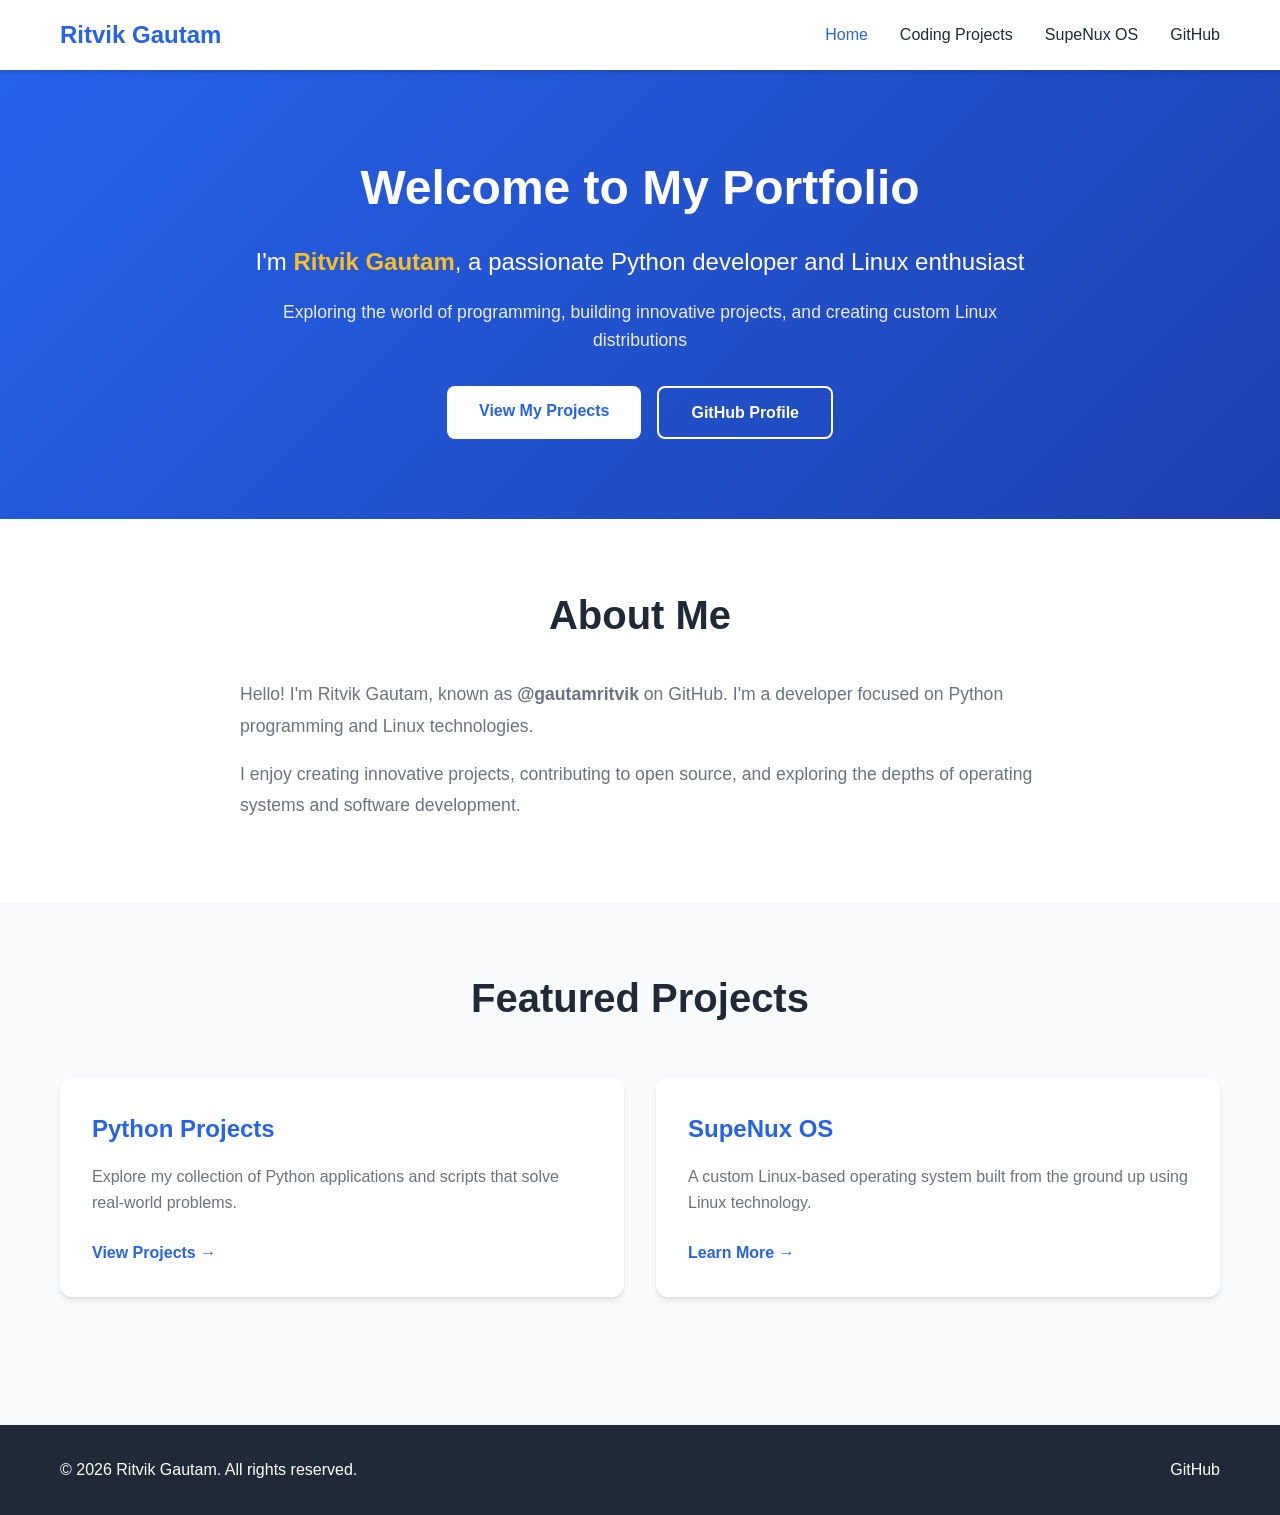
==== index.html @ e33ef79c "Create professional portfolio website with homepage, coding projects, and SupeNux OS pages" ====
<!DOCTYPE html>
<html lang="en">
<head>
    <meta charset="UTF-8">
    <meta name="viewport" content="width=device-width, initial-scale=1.0">
    <meta name="description" content="Ritvik Gautam - Python Developer & Linux Enthusiast">
    <title>Ritvik Gautam - Developer Portfolio</title>
    <link rel="stylesheet" href="styles.css">
</head>
<body>
    <nav class="navbar">
        <div class="container">
            <div class="nav-brand">
                <h1>Ritvik Gautam</h1>
            </div>
            <ul class="nav-menu">
                <li><a href="index.html" class="active">Home</a></li>
                <li><a href="coding.html">Coding Projects</a></li>
                <li><a href="supenux.html">SupeNux OS</a></li>
                <li><a href="https://github.com/gautamritvik" target="_blank">GitHub</a></li>
            </ul>
        </div>
    </nav>

    <header class="hero">
        <div class="container">
            <div class="hero-content">
                <h2 class="hero-title">Welcome to My Portfolio</h2>
                <p class="hero-subtitle">I'm <span class="highlight">Ritvik Gautam</span>, a passionate Python developer and Linux enthusiast</p>
                <p class="hero-description">Exploring the world of programming, building innovative projects, and creating custom Linux distributions</p>
                <div class="hero-buttons">
                    <a href="coding.html" class="btn btn-primary">View My Projects</a>
                    <a href="https://github.com/gautamritvik" target="_blank" class="btn btn-secondary">GitHub Profile</a>
                </div>
            </div>
        </div>
    </header>

    <section class="about">
        <div class="container">
            <h2>About Me</h2>
            <div class="about-content">
                <p>Hello! I'm Ritvik Gautam, known as <strong>@gautamritvik</strong> on GitHub. I'm a developer focused on Python programming and Linux technologies.</p>
                <p>I enjoy creating innovative projects, contributing to open source, and exploring the depths of operating systems and software development.</p>
            </div>
        </div>
    </section>

    <section class="featured">
        <div class="container">
            <h2>Featured Projects</h2>
            <div class="projects-grid">
                <div class="project-card">
                    <h3>Python Projects</h3>
                    <p>Explore my collection of Python applications and scripts that solve real-world problems.</p>
                    <a href="coding.html" class="card-link">View Projects →</a>
                </div>
                <div class="project-card">
                    <h3>SupeNux OS</h3>
                    <p>A custom Linux-based operating system built from the ground up using Linux technology.</p>
                    <a href="supenux.html" class="card-link">Learn More →</a>
                </div>
            </div>
        </div>
    </section>

    <footer class="footer">
        <div class="container">
            <p>&copy; 2026 Ritvik Gautam. All rights reserved.</p>
            <div class="social-links">
                <a href="https://github.com/gautamritvik" target="_blank">GitHub</a>
            </div>
        </div>
    </footer>

    <script src="script.js"></script>
</body>
</html>
---- styles.css ----
/* Reset and Base Styles */
* {
    margin: 0;
    padding: 0;
    box-sizing: border-box;
}

:root {
    --primary-color: #2563eb;
    --secondary-color: #1e40af;
    --accent-color: #60a5fa;
    --text-dark: #1f2937;
    --text-light: #6b7280;
    --bg-light: #f9fafb;
    --bg-white: #ffffff;
    --border-color: #e5e7eb;
    --shadow: 0 4px 6px -1px rgba(0, 0, 0, 0.1), 0 2px 4px -1px rgba(0, 0, 0, 0.06);
    --shadow-lg: 0 10px 15px -3px rgba(0, 0, 0, 0.1), 0 4px 6px -2px rgba(0, 0, 0, 0.05);
}

body {
    font-family: -apple-system, BlinkMacSystemFont, 'Segoe UI', 'Roboto', 'Oxygen', 'Ubuntu', 'Cantarell', sans-serif;
    line-height: 1.6;
    color: var(--text-dark);
    background-color: var(--bg-light);
}

.container {
    max-width: 1200px;
    margin: 0 auto;
    padding: 0 20px;
}

/* Navigation */
.navbar {
    background-color: var(--bg-white);
    box-shadow: var(--shadow);
    position: sticky;
    top: 0;
    z-index: 1000;
    padding: 1rem 0;
}

.navbar .container {
    display: flex;
    justify-content: space-between;
    align-items: center;
}

.nav-brand h1 {
    font-size: 1.5rem;
    color: var(--primary-color);
    font-weight: 700;
}

.nav-menu {
    display: flex;
    list-style: none;
    gap: 2rem;
}

.nav-menu a {
    text-decoration: none;
    color: var(--text-dark);
    font-weight: 500;
    transition: color 0.3s ease;
    padding: 0.5rem 0;
}

.nav-menu a:hover,
.nav-menu a.active {
    color: var(--primary-color);
}

/* Hero Section */
.hero {
    background: linear-gradient(135deg, var(--primary-color) 0%, var(--secondary-color) 100%);
    color: white;
    padding: 5rem 0;
    text-align: center;
}

.hero-content {
    max-width: 800px;
    margin: 0 auto;
}

.hero-title {
    font-size: 3rem;
    font-weight: 800;
    margin-bottom: 1rem;
    animation: fadeInUp 0.8s ease;
}

.hero-subtitle {
    font-size: 1.5rem;
    margin-bottom: 1rem;
    animation: fadeInUp 0.8s ease 0.2s backwards;
}

.highlight {
    color: #fbbf24;
    font-weight: 700;
}

.hero-description {
    font-size: 1.1rem;
    margin-bottom: 2rem;
    opacity: 0.9;
    animation: fadeInUp 0.8s ease 0.4s backwards;
}

.hero-buttons {
    display: flex;
    gap: 1rem;
    justify-content: center;
    flex-wrap: wrap;
    animation: fadeInUp 0.8s ease 0.6s backwards;
}

.btn {
    padding: 0.75rem 2rem;
    border-radius: 0.5rem;
    text-decoration: none;
    font-weight: 600;
    transition: all 0.3s ease;
    display: inline-block;
}

.btn-primary {
    background-color: white;
    color: var(--primary-color);
}

.btn-primary:hover {
    transform: translateY(-2px);
    box-shadow: var(--shadow-lg);
}

.btn-secondary {
    background-color: transparent;
    color: white;
    border: 2px solid white;
}

.btn-secondary:hover {
    background-color: white;
    color: var(--primary-color);
}

/* About Section */
.about {
    padding: 4rem 0;
    background-color: var(--bg-white);
}

.about h2 {
    text-align: center;
    font-size: 2.5rem;
    margin-bottom: 2rem;
    color: var(--text-dark);
}

.about-content {
    max-width: 800px;
    margin: 0 auto;
    font-size: 1.1rem;
    line-height: 1.8;
    color: var(--text-light);
}

.about-content p {
    margin-bottom: 1rem;
}

/* Featured Projects Section */
.featured {
    padding: 4rem 0;
    background-color: var(--bg-light);
}

.featured h2 {
    text-align: center;
    font-size: 2.5rem;
    margin-bottom: 3rem;
    color: var(--text-dark);
}

.projects-grid {
    display: grid;
    grid-template-columns: repeat(auto-fit, minmax(300px, 1fr));
    gap: 2rem;
    margin-top: 2rem;
}

.project-card {
    background-color: var(--bg-white);
    padding: 2rem;
    border-radius: 0.75rem;
    box-shadow: var(--shadow);
    transition: all 0.3s ease;
}

.project-card:hover {
    transform: translateY(-5px);
    box-shadow: var(--shadow-lg);
}

.project-card h3 {
    font-size: 1.5rem;
    color: var(--primary-color);
    margin-bottom: 1rem;
}

.project-card p {
    color: var(--text-light);
    margin-bottom: 1.5rem;
    line-height: 1.6;
}

.card-link {
    color: var(--primary-color);
    text-decoration: none;
    font-weight: 600;
    transition: color 0.3s ease;
}

.card-link:hover {
    color: var(--secondary-color);
}

/* Content Pages */
.page-header {
    background: linear-gradient(135deg, var(--primary-color) 0%, var(--secondary-color) 100%);
    color: white;
    padding: 3rem 0;
    text-align: center;
}

.page-header h1 {
    font-size: 2.5rem;
    margin-bottom: 0.5rem;
}

.page-header p {
    font-size: 1.2rem;
    opacity: 0.9;
}

.content-section {
    padding: 4rem 0;
    background-color: var(--bg-white);
}

.content-section h2 {
    font-size: 2rem;
    margin-bottom: 1.5rem;
    color: var(--text-dark);
}

.content-section p {
    font-size: 1.1rem;
    line-height: 1.8;
    color: var(--text-light);
    margin-bottom: 1rem;
}

.content-box {
    background-color: var(--bg-light);
    padding: 2rem;
    border-radius: 0.5rem;
    border-left: 4px solid var(--primary-color);
    margin: 2rem 0;
}

.content-box h3 {
    color: var(--primary-color);
    margin-bottom: 1rem;
}

/* Footer */
.footer {
    background-color: var(--text-dark);
    color: white;
    padding: 2rem 0;
    text-align: center;
    margin-top: 4rem;
}

.footer .container {
    display: flex;
    justify-content: space-between;
    align-items: center;
    flex-wrap: wrap;
    gap: 1rem;
}

.social-links {
    display: flex;
    gap: 1.5rem;
}

.social-links a {
    color: white;
    text-decoration: none;
    transition: color 0.3s ease;
}

.social-links a:hover {
    color: var(--accent-color);
}

/* Animations */
@keyframes fadeInUp {
    from {
        opacity: 0;
        transform: translateY(30px);
    }
    to {
        opacity: 1;
        transform: translateY(0);
    }
}

/* Responsive Design */
@media (max-width: 768px) {
    .nav-menu {
        gap: 1rem;
        font-size: 0.9rem;
    }

    .hero-title {
        font-size: 2rem;
    }

    .hero-subtitle {
        font-size: 1.2rem;
    }

    .about h2,
    .featured h2 {
        font-size: 2rem;
    }

    .projects-grid {
        grid-template-columns: 1fr;
    }

    .footer .container {
        flex-direction: column;
        text-align: center;
    }
}

@media (max-width: 480px) {
    .navbar .container {
        flex-direction: column;
        gap: 1rem;
    }

    .nav-menu {
        flex-wrap: wrap;
        justify-content: center;
    }

    .hero {
        padding: 3rem 0;
    }

    .hero-title {
        font-size: 1.75rem;
    }
}
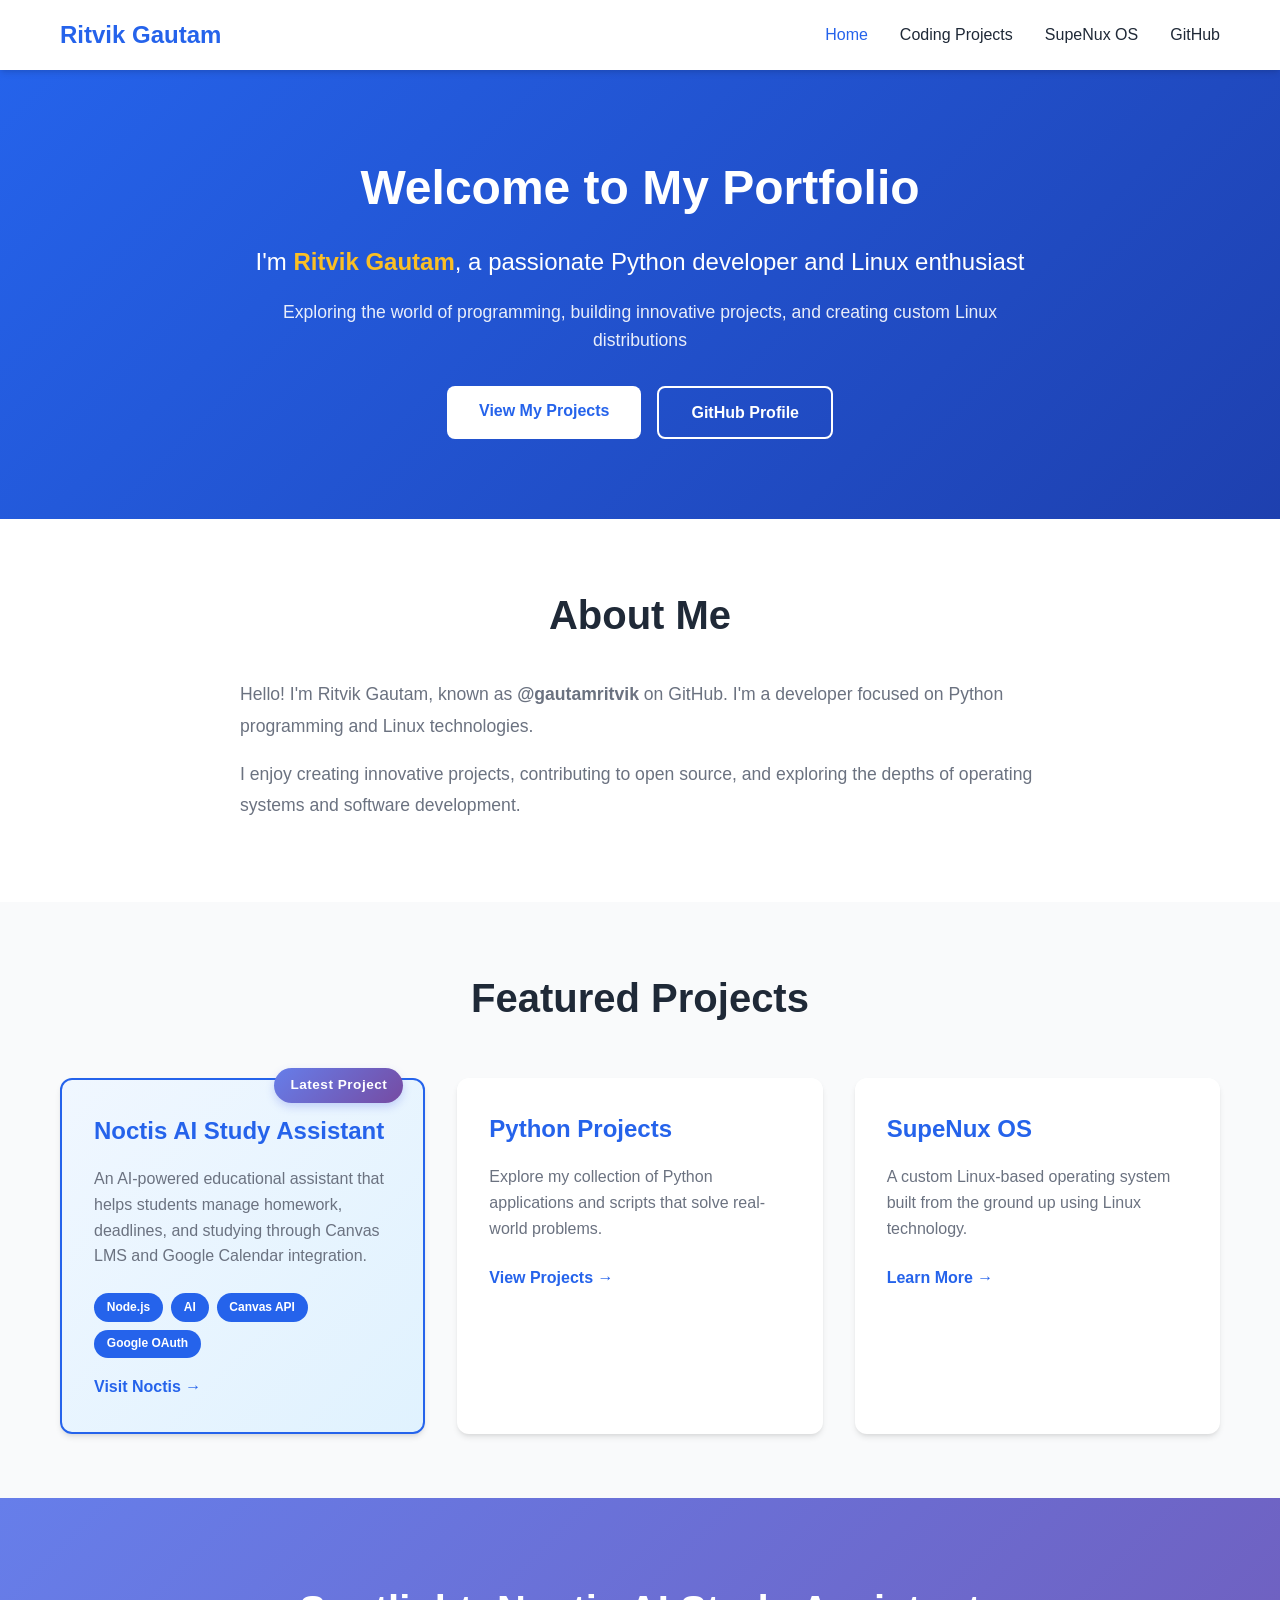
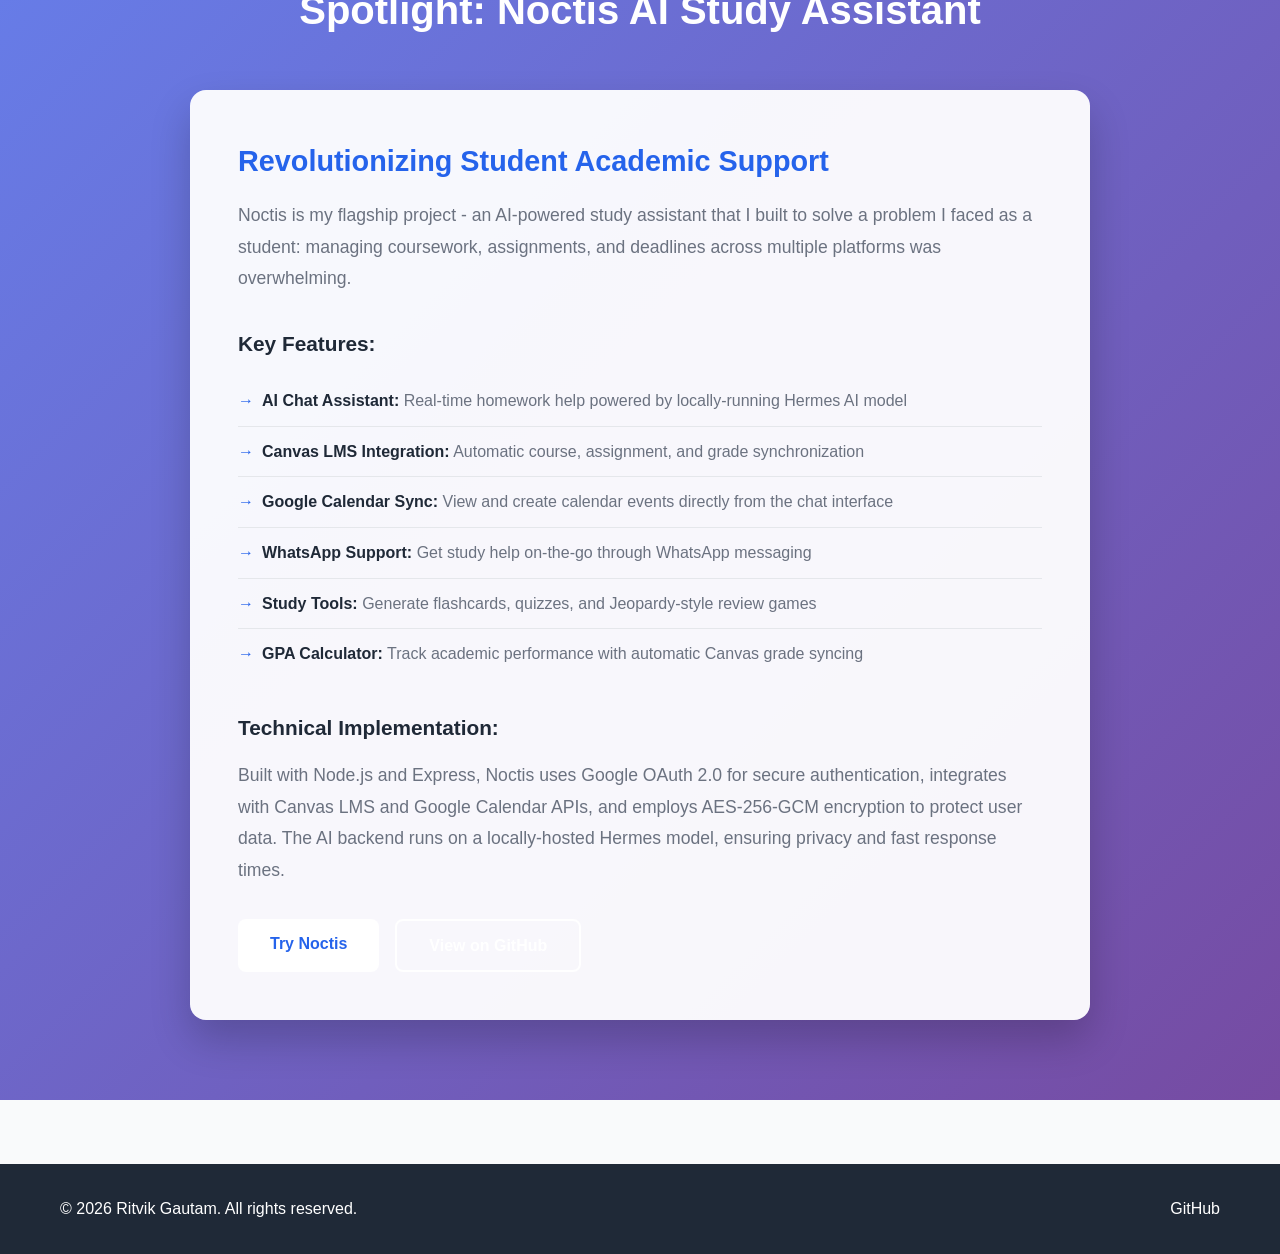
==== commit 1312322b: "Add Noctis AI Study Assistant to featured projects and showcase section" ====
--- a/index.html
+++ b/index.html
@@ -50,6 +50,18 @@
         <div class="container">
             <h2>Featured Projects</h2>
             <div class="projects-grid">
+                <div class="project-card highlight-card">
+                    <div class="badge">Latest Project</div>
+                    <h3>Noctis AI Study Assistant</h3>
+                    <p>An AI-powered educational assistant that helps students manage homework, deadlines, and studying through Canvas LMS and Google Calendar integration.</p>
+                    <div class="tech-tags">
+                        <span class="tag">Node.js</span>
+                        <span class="tag">AI</span>
+                        <span class="tag">Canvas API</span>
+                        <span class="tag">Google OAuth</span>
+                    </div>
+                    <a href="https://noctis0.genhance.ai" target="_blank" class="card-link">Visit Noctis →</a>
+                </div>
                 <div class="project-card">
                     <h3>Python Projects</h3>
                     <p>Explore my collection of Python applications and scripts that solve real-world problems.</p>
@@ -59,6 +71,36 @@
                     <h3>SupeNux OS</h3>
                     <p>A custom Linux-based operating system built from the ground up using Linux technology.</p>
                     <a href="supenux.html" class="card-link">Learn More →</a>
+                </div>
+            </div>
+        </div>
+    </section>
+
+    <section class="noctis-showcase">
+        <div class="container">
+            <h2>Spotlight: Noctis AI Study Assistant</h2>
+            <div class="noctis-content">
+                <div class="noctis-description">
+                    <h3>Revolutionizing Student Academic Support</h3>
+                    <p>Noctis is my flagship project - an AI-powered study assistant that I built to solve a problem I faced as a student: managing coursework, assignments, and deadlines across multiple platforms was overwhelming.</p>
+                    
+                    <h4>Key Features:</h4>
+                    <ul>
+                        <li><strong>AI Chat Assistant:</strong> Real-time homework help powered by locally-running Hermes AI model</li>
+                        <li><strong>Canvas LMS Integration:</strong> Automatic course, assignment, and grade synchronization</li>
+                        <li><strong>Google Calendar Sync:</strong> View and create calendar events directly from the chat interface</li>
+                        <li><strong>WhatsApp Support:</strong> Get study help on-the-go through WhatsApp messaging</li>
+                        <li><strong>Study Tools:</strong> Generate flashcards, quizzes, and Jeopardy-style review games</li>
+                        <li><strong>GPA Calculator:</strong> Track academic performance with automatic Canvas grade syncing</li>
+                    </ul>
+
+                    <h4>Technical Implementation:</h4>
+                    <p>Built with Node.js and Express, Noctis uses Google OAuth 2.0 for secure authentication, integrates with Canvas LMS and Google Calendar APIs, and employs AES-256-GCM encryption to protect user data. The AI backend runs on a locally-hosted Hermes model, ensuring privacy and fast response times.</p>
+
+                    <div class="noctis-buttons">
+                        <a href="https://noctis0.genhance.ai" target="_blank" class="btn btn-primary">Try Noctis</a>
+                        <a href="https://github.com/gautamritvik/Noctis-by-Ecliptic-AI-Labs-Website" target="_blank" class="btn btn-secondary">View on GitHub</a>
+                    </div>
                 </div>
             </div>
         </div>
--- a/styles.css
+++ b/styles.css
@@ -287,6 +287,137 @@
     margin-top: 4rem;
 }
 
+/* Noctis Highlight Card */
+.highlight-card {
+    position: relative;
+    border: 2px solid var(--primary-color);
+    background: linear-gradient(135deg, #f0f7ff 0%, #e0f2fe 100%);
+}
+
+.highlight-card .badge {
+    position: absolute;
+    top: -12px;
+    right: 20px;
+    background: linear-gradient(135deg, #667eea 0%, #764ba2 100%);
+    color: white;
+    padding: 0.4rem 1rem;
+    border-radius: 20px;
+    font-size: 0.85rem;
+    font-weight: 700;
+    letter-spacing: 0.5px;
+    box-shadow: 0 4px 8px rgba(102, 126, 234, 0.3);
+}
+
+.tech-tags {
+    display: flex;
+    flex-wrap: wrap;
+    gap: 0.5rem;
+    margin-bottom: 1rem;
+}
+
+.tag {
+    background-color: var(--primary-color);
+    color: white;
+    padding: 0.3rem 0.8rem;
+    border-radius: 15px;
+    font-size: 0.75rem;
+    font-weight: 600;
+}
+
+/* Noctis Showcase Section */
+.noctis-showcase {
+    padding: 5rem 0;
+    background: linear-gradient(135deg, #667eea 0%, #764ba2 100%);
+    color: white;
+}
+
+.noctis-showcase h2 {
+    text-align: center;
+    font-size: 2.5rem;
+    margin-bottom: 3rem;
+    color: white;
+}
+
+.noctis-content {
+    max-width: 900px;
+    margin: 0 auto;
+    background: rgba(255, 255, 255, 0.95);
+    padding: 3rem;
+    border-radius: 1rem;
+    box-shadow: 0 20px 40px rgba(0, 0, 0, 0.2);
+}
+
+.noctis-description {
+    color: var(--text-dark);
+}
+
+.noctis-description h3 {
+    font-size: 1.8rem;
+    color: var(--primary-color);
+    margin-bottom: 1rem;
+}
+
+.noctis-description h4 {
+    font-size: 1.3rem;
+    color: var(--text-dark);
+    margin-top: 2rem;
+    margin-bottom: 1rem;
+}
+
+.noctis-description p {
+    font-size: 1.1rem;
+    line-height: 1.8;
+    color: var(--text-light);
+    margin-bottom: 1.5rem;
+}
+
+.noctis-description ul {
+    list-style: none;
+    padding: 0;
+    margin: 1rem 0 2rem 0;
+}
+
+.noctis-description li {
+    padding: 0.75rem 0;
+    padding-left: 1.5rem;
+    position: relative;
+    font-size: 1rem;
+    line-height: 1.6;
+    color: var(--text-light);
+    border-bottom: 1px solid var(--border-color);
+}
+
+.noctis-description li:last-child {
+    border-bottom: none;
+}
+
+.noctis-description li:before {
+    content: "→";
+    position: absolute;
+    left: 0;
+    color: var(--primary-color);
+    font-weight: bold;
+}
+
+.noctis-description strong {
+    color: var(--text-dark);
+}
+
+.noctis-buttons {
+    display: flex;
+    gap: 1rem;
+    margin-top: 2rem;
+    flex-wrap: wrap;
+}
+
+.footer {
+    background-color: var(--text-dark);
+    color: white;
+    padding: 2rem 0;
+    text-align: center;
+    margin-top: 4rem;
+}
+
 .footer .container {
     display: flex;
     justify-content: space-between;
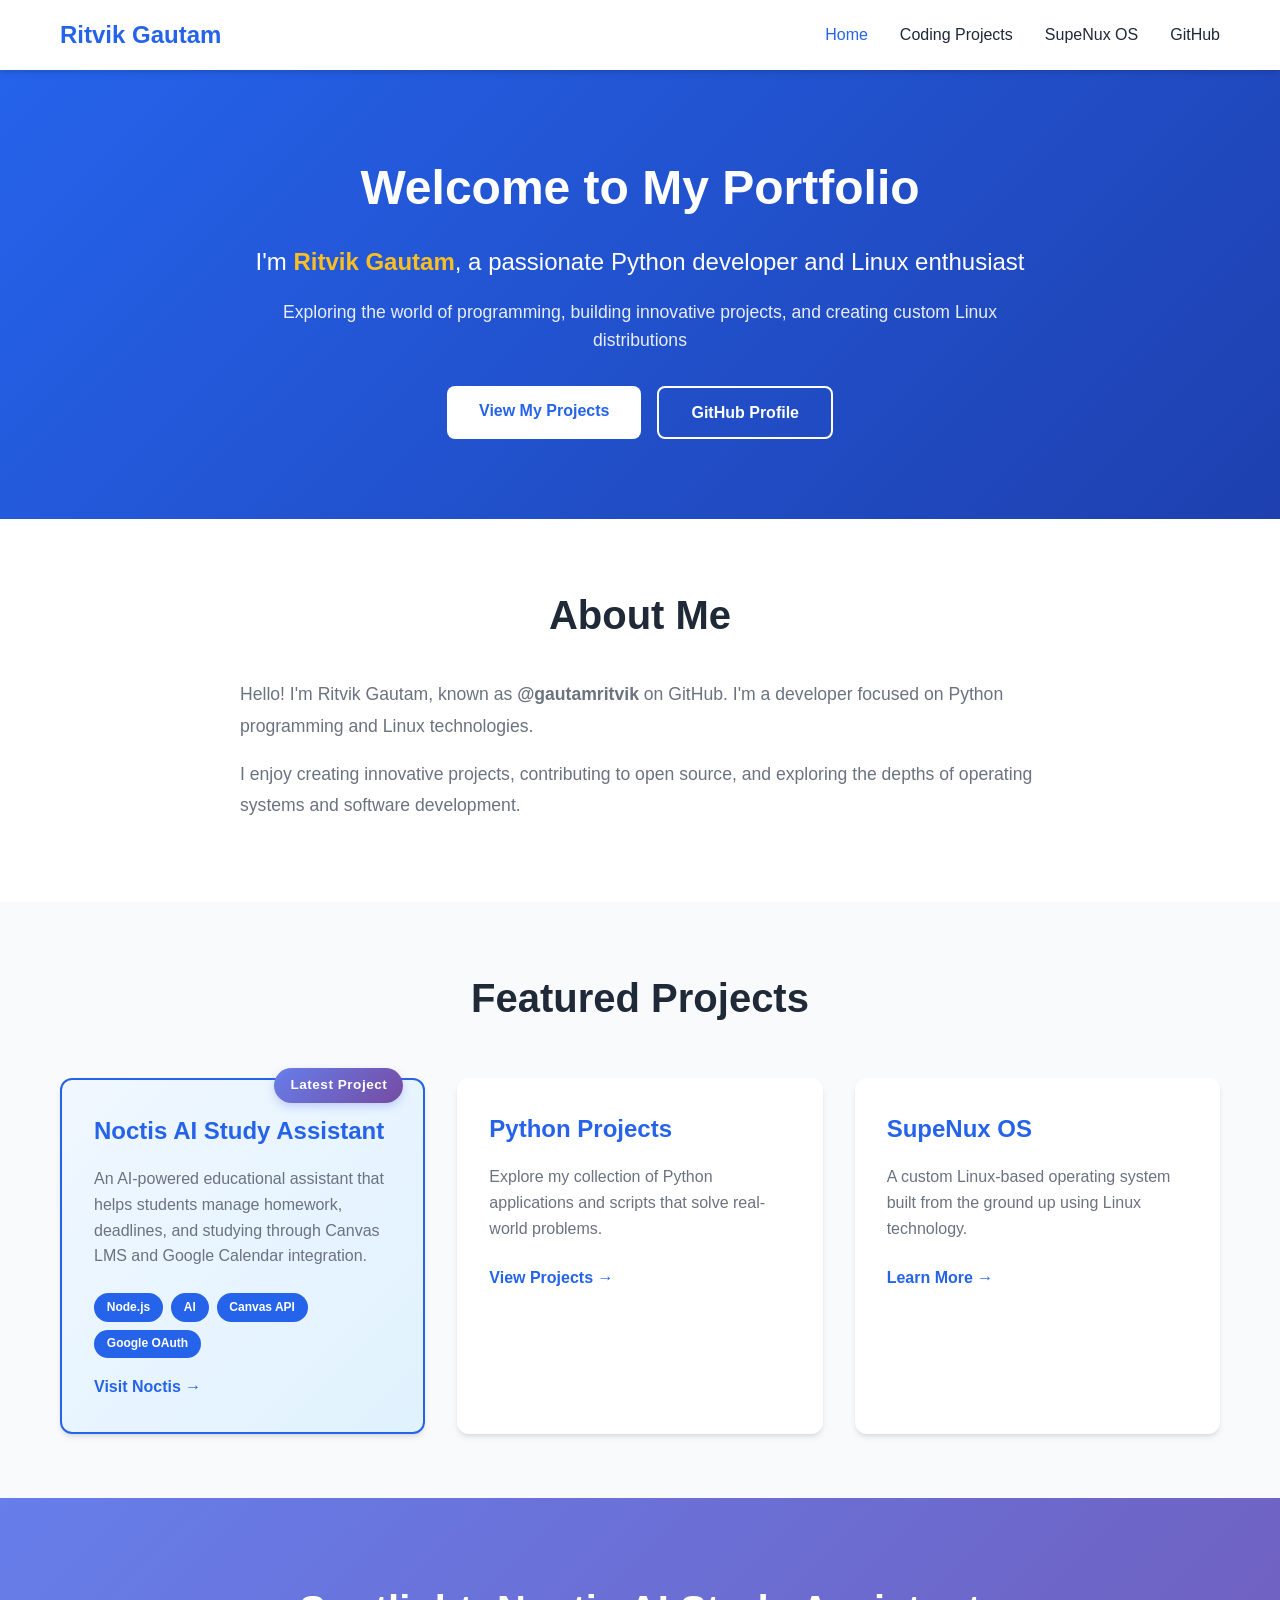
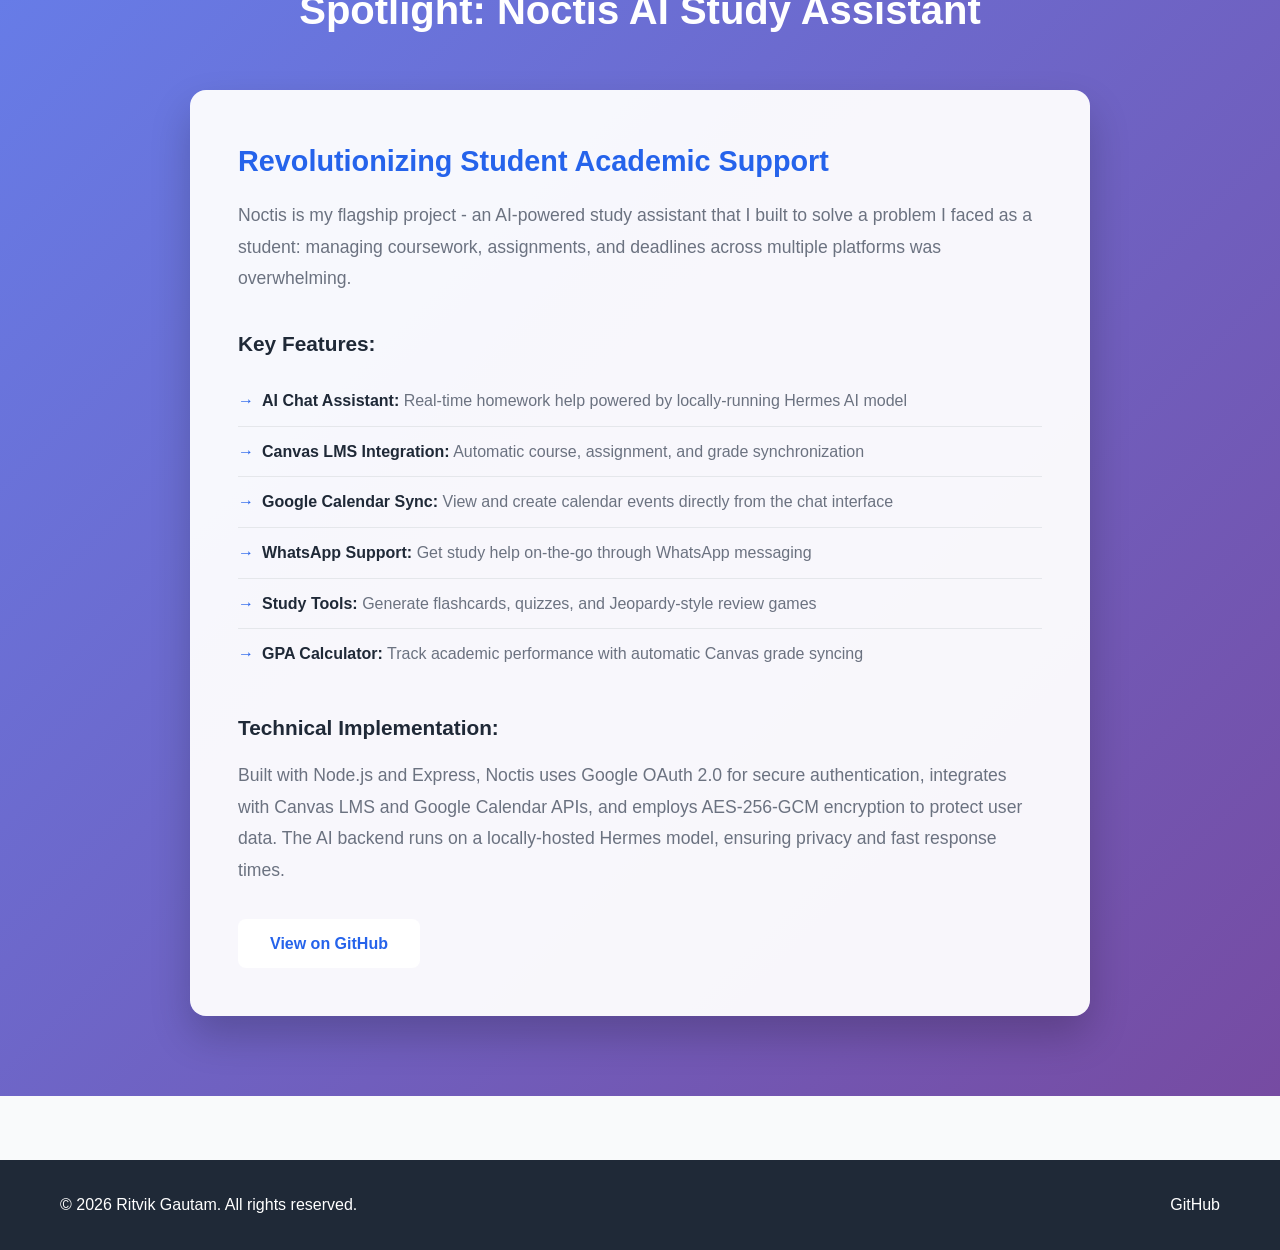
==== commit a74dd1ec: "Remove Try Noctis button and make View on GitHub button visible" ====
--- a/index.html
+++ b/index.html
@@ -98,8 +98,7 @@
                     <p>Built with Node.js and Express, Noctis uses Google OAuth 2.0 for secure authentication, integrates with Canvas LMS and Google Calendar APIs, and employs AES-256-GCM encryption to protect user data. The AI backend runs on a locally-hosted Hermes model, ensuring privacy and fast response times.</p>
 
                     <div class="noctis-buttons">
-                        <a href="https://noctis0.genhance.ai" target="_blank" class="btn btn-primary">Try Noctis</a>
-                        <a href="https://github.com/gautamritvik/Noctis-by-Ecliptic-AI-Labs-Website" target="_blank" class="btn btn-secondary">View on GitHub</a>
+                        <a href="https://github.com/gautamritvik/Noctis-by-Ecliptic-AI-Labs-Website" target="_blank" class="btn btn-primary">View on GitHub</a>
                     </div>
                 </div>
             </div>
